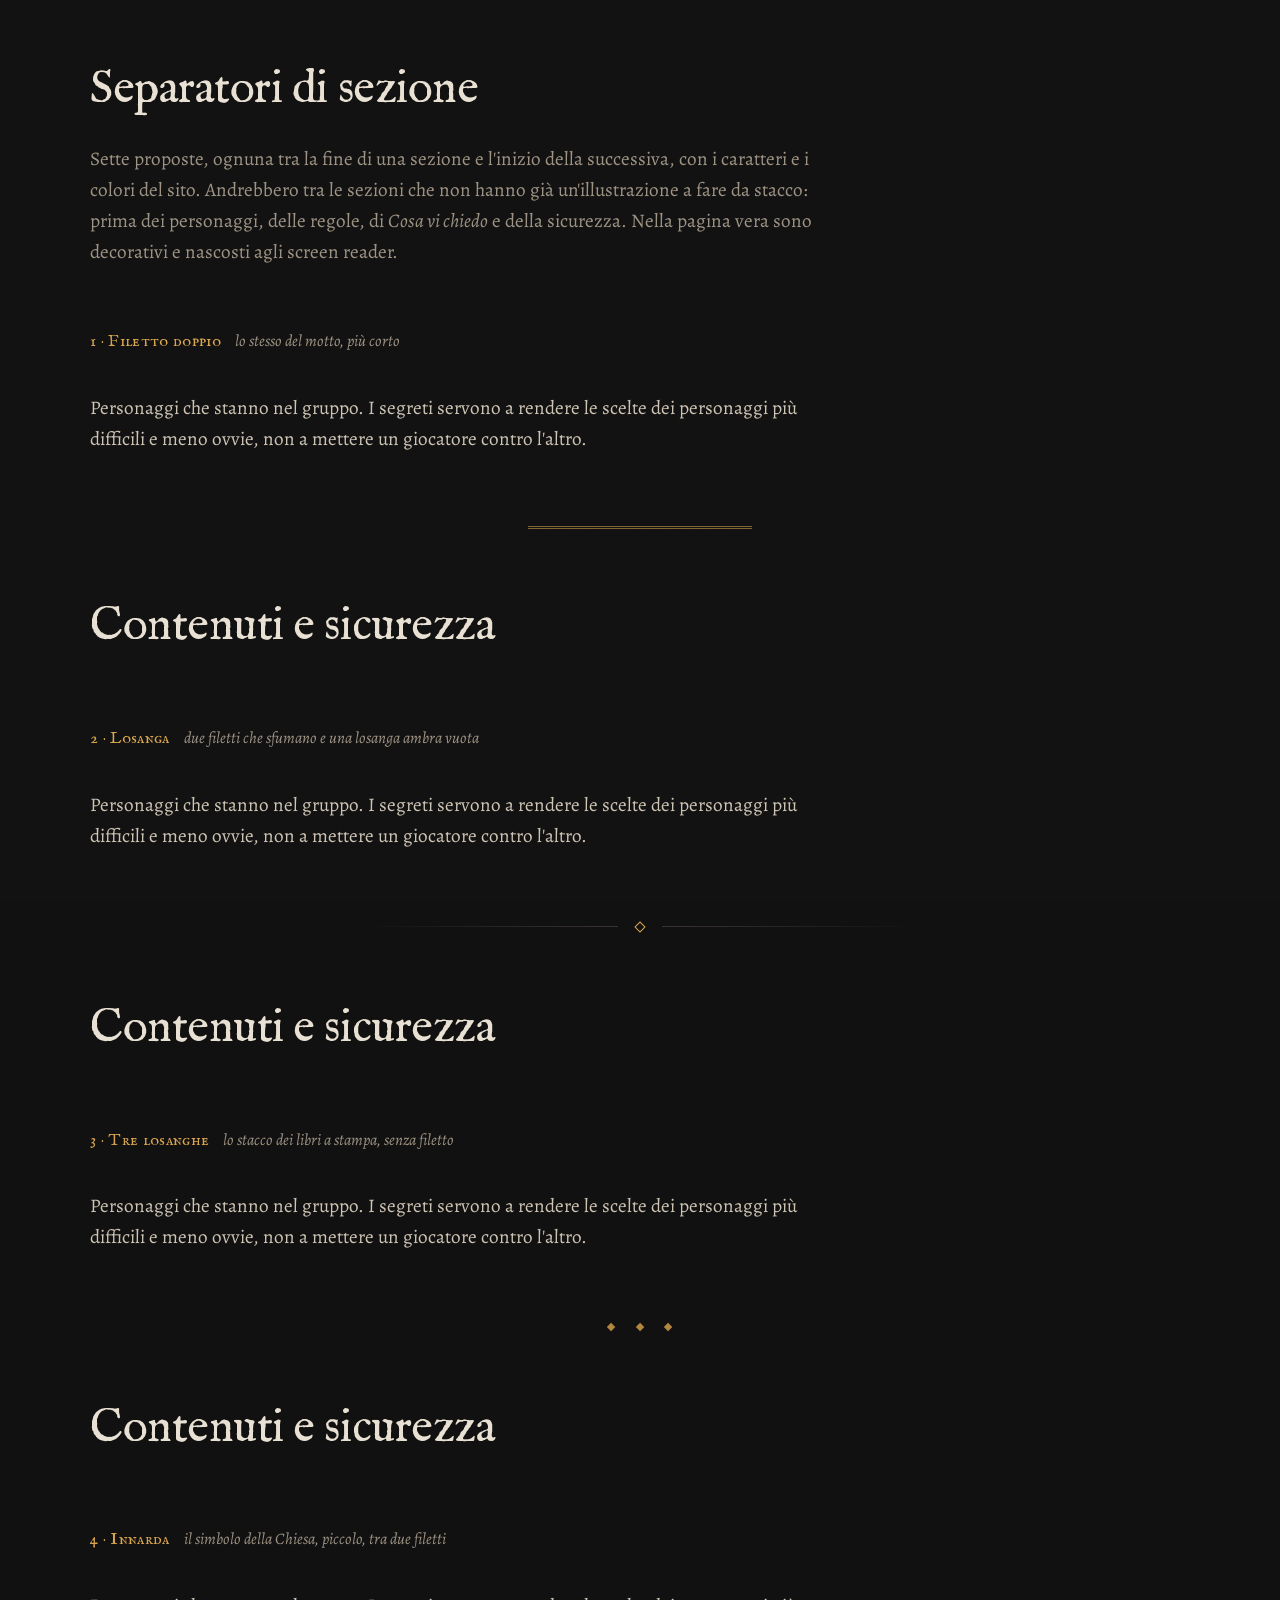
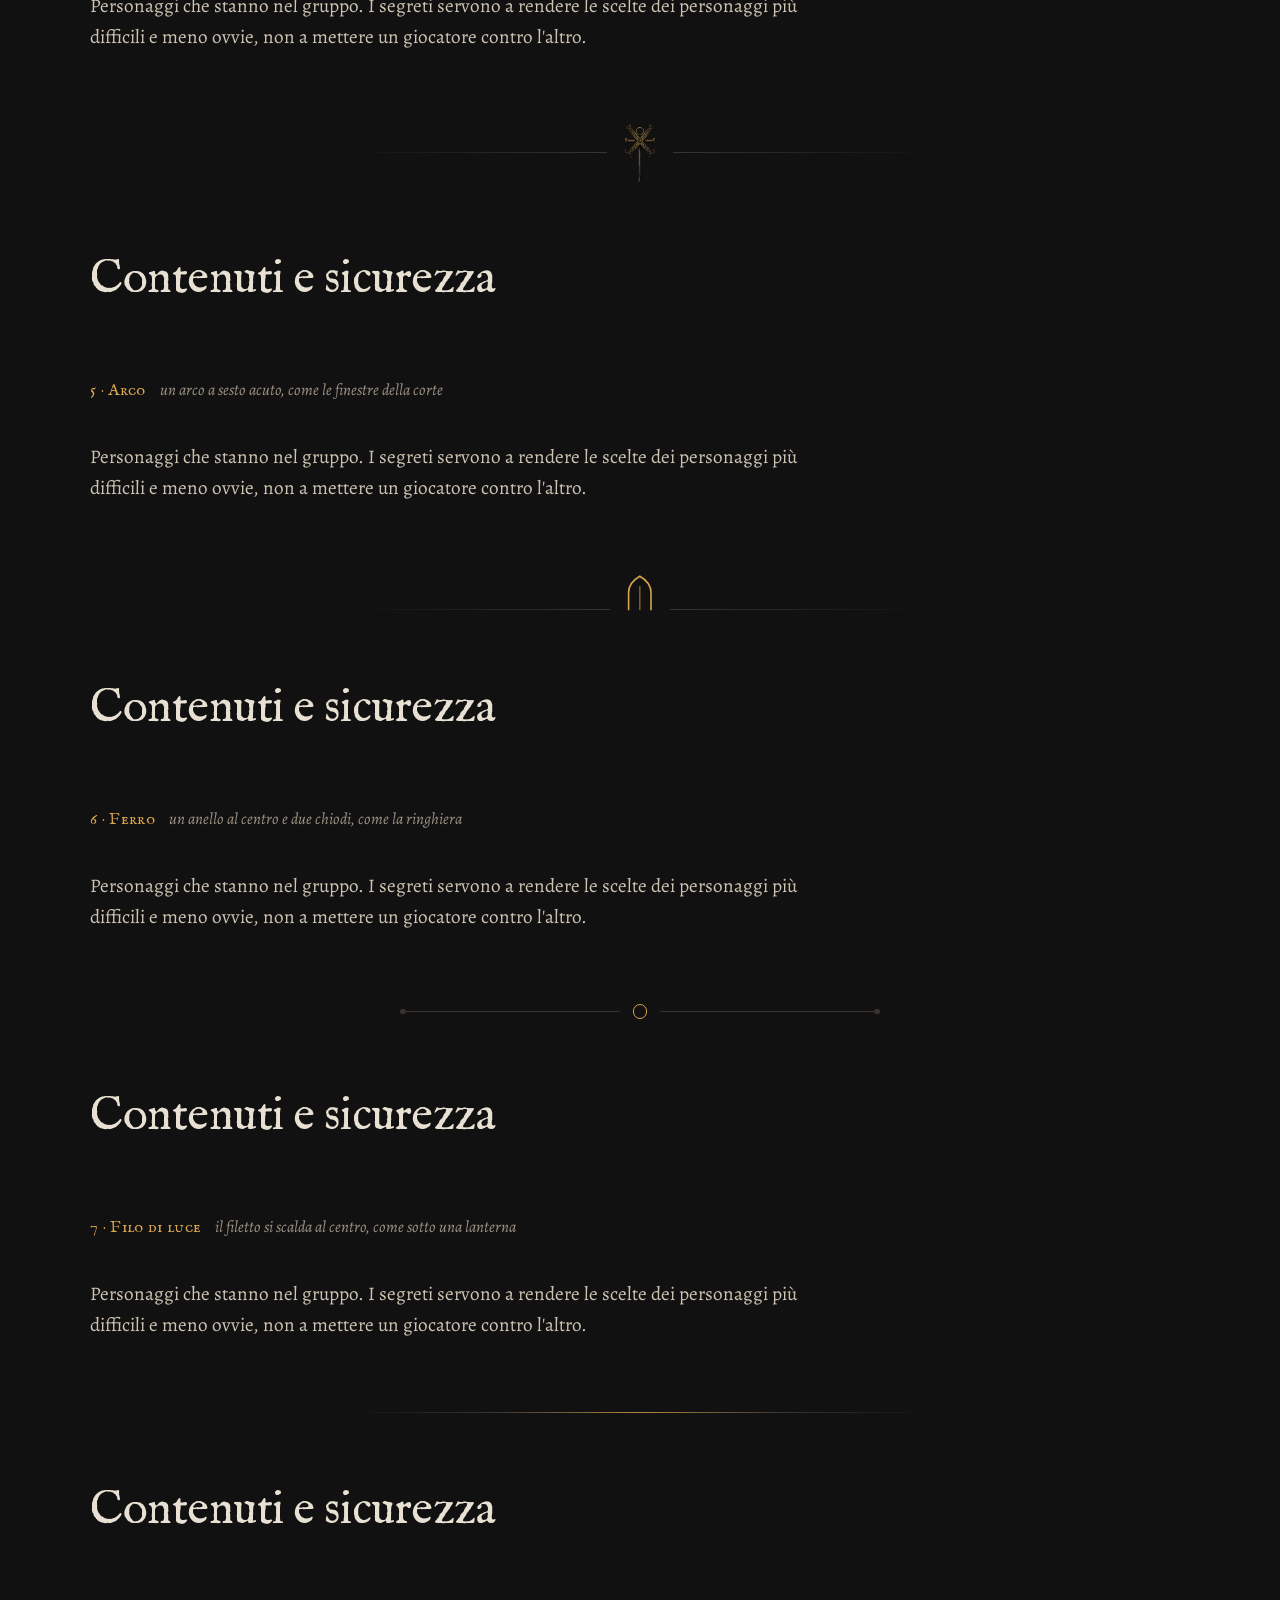
==== separatori.html @ 741341b9 "Pagina di prova con sette separatori di sezione, da togliere dopo la scelta Co-Authored-By: Claude O" ====
<!doctype html>
<html lang="it">
<head>
  <meta charset="utf-8">
  <meta name="viewport" content="width=device-width, initial-scale=1">
  <meta name="robots" content="noindex">
  <title>Separatori · prova</title>
  <link rel="stylesheet" href="assets/style.css">
  <style>
    /* Pagina di prova: sette separatori tra due sezioni vere. Da cancellare dopo la scelta. */
    .prova { padding-block: 3rem 1rem; }
    .prova__nome { font: 400 1.05rem/1 var(--display-sc); color: var(--accent); letter-spacing: .02em; margin-bottom: 2.5rem; }
    .prova__nome span { color: var(--muted); font: italic 400 1rem/1.3 var(--body); letter-spacing: 0; margin-left: .6rem; }
    .finto-fine p { color: var(--text-2); max-width: 46rem; }
    .finto-inizio .h2 { margin-bottom: .25em; }
    .stacco { padding-block: clamp(3rem, 6vw, 4.5rem); }
    .sep { display: flex; align-items: center; justify-content: center; gap: 1.1rem; margin-inline: auto; }

    /* 1. Filetto doppio, come sopra e sotto il motto */
    .sep--doppio { width: min(14rem, 60%); border-top: 3px double rgb(217 165 78 / .55); }

    /* 2. Losanga tra due filetti che sfumano */
    .sep--losanga::before, .sep--losanga::after { content: ""; height: 1px; width: min(16rem, 30vw); }
    .sep--losanga::before { background: linear-gradient(to left, var(--line), transparent); }
    .sep--losanga::after { background: linear-gradient(to right, var(--line), transparent); }
    .sep--losanga i { width: .5rem; height: .5rem; border: 1px solid var(--accent); transform: rotate(45deg); }

    /* 3. Tre losanghe piene, il vecchio stacco di paragrafo */
    .sep--tre { gap: 1.4rem; }
    .sep--tre i { width: .38rem; height: .38rem; background: var(--accent); transform: rotate(45deg); opacity: .8; }

    /* 4. L'Innarda piccola tra due filetti */
    .sep--innarda::before, .sep--innarda::after { content: ""; height: 1px; width: min(16rem, 30vw); }
    .sep--innarda::before { background: linear-gradient(to left, var(--line), transparent); }
    .sep--innarda::after { background: linear-gradient(to right, var(--line), transparent); }
    .sep--innarda img { height: 3.6rem; width: auto; opacity: .85; }

    /* 5. Arco a sesto acuto: la finestra delle case della corte */
    .sep--arco::before, .sep--arco::after { content: ""; height: 1px; width: min(16rem, 30vw); align-self: flex-end; margin-bottom: .05rem; }
    .sep--arco::before { background: linear-gradient(to left, var(--line), transparent); }
    .sep--arco::after { background: linear-gradient(to right, var(--line), transparent); }
    .sep--arco svg { width: 1.6rem; height: 2.2rem; display: block; }

    /* 6. Ferro: un anello al centro, due chiodi alle estremità */
    .sep--ferro { width: min(30rem, 80%); gap: 0; }
    .sep--ferro b { flex: 1; height: 1px; background: var(--line); }
    .sep--ferro i { width: .35rem; height: .35rem; background: var(--line); border-radius: 50%; }
    .sep--ferro u { width: .9rem; height: .9rem; border: 1px solid var(--accent); border-radius: 50%; margin-inline: .8rem; text-decoration: none; }

    /* 7. Filo di luce: il filetto si accende al centro, come sotto una lanterna */
    .sep--luce { width: min(36rem, 85%); height: 1px;
      background: linear-gradient(to right, transparent, var(--line) 25%, rgb(217 165 78 / .8) 50%, var(--line) 75%, transparent); }
  </style>
</head>
<body>
<main class="wrap">
  <section class="prova" style="padding-top:4rem">
    <h1 class="h2">Separatori di sezione</h1>
    <p class="muted" style="max-width:46rem">Sette proposte, ognuna tra la fine di una sezione e l'inizio della successiva, con i caratteri e i colori del sito. Andrebbero tra le sezioni che non hanno già un'illustrazione a fare da stacco: prima dei personaggi, delle regole, di <em>Cosa vi chiedo</em> e della sicurezza. Nella pagina vera sono decorativi e nascosti agli screen reader.</p>
  </section>

  <!-- 1 -->
  <section class="prova">
    <p class="prova__nome">1 · Filetto doppio <span>lo stesso del motto, più corto</span></p>
    <div class="finto-fine"><p>Personaggi che stanno nel gruppo. I segreti servono a rendere le scelte dei personaggi più difficili e meno ovvie, non a mettere un giocatore contro l'altro.</p></div>
    <div class="stacco"><div class="sep sep--doppio" aria-hidden="true"></div></div>
    <div class="finto-inizio"><h2 class="h2">Contenuti e sicurezza</h2></div>
  </section>

  <!-- 2 -->
  <section class="prova">
    <p class="prova__nome">2 · Losanga <span>due filetti che sfumano e una losanga ambra vuota</span></p>
    <div class="finto-fine"><p>Personaggi che stanno nel gruppo. I segreti servono a rendere le scelte dei personaggi più difficili e meno ovvie, non a mettere un giocatore contro l'altro.</p></div>
    <div class="stacco"><div class="sep sep--losanga" aria-hidden="true"><i></i></div></div>
    <div class="finto-inizio"><h2 class="h2">Contenuti e sicurezza</h2></div>
  </section>

  <!-- 3 -->
  <section class="prova">
    <p class="prova__nome">3 · Tre losanghe <span>lo stacco dei libri a stampa, senza filetto</span></p>
    <div class="finto-fine"><p>Personaggi che stanno nel gruppo. I segreti servono a rendere le scelte dei personaggi più difficili e meno ovvie, non a mettere un giocatore contro l'altro.</p></div>
    <div class="stacco"><div class="sep sep--tre" aria-hidden="true"><i></i><i></i><i></i></div></div>
    <div class="finto-inizio"><h2 class="h2">Contenuti e sicurezza</h2></div>
  </section>

  <!-- 4 -->
  <section class="prova">
    <p class="prova__nome">4 · Innarda <span>il simbolo della Chiesa, piccolo, tra due filetti</span></p>
    <div class="finto-fine"><p>Personaggi che stanno nel gruppo. I segreti servono a rendere le scelte dei personaggi più difficili e meno ovvie, non a mettere un giocatore contro l'altro.</p></div>
    <div class="stacco"><div class="sep sep--innarda" aria-hidden="true"><img src="assets/img/innarda.webp" alt="" width="380" height="705"></div></div>
    <div class="finto-inizio"><h2 class="h2">Contenuti e sicurezza</h2></div>
  </section>

  <!-- 5 -->
  <section class="prova">
    <p class="prova__nome">5 · Arco <span>un arco a sesto acuto, come le finestre della corte</span></p>
    <div class="finto-fine"><p>Personaggi che stanno nel gruppo. I segreti servono a rendere le scelte dei personaggi più difficili e meno ovvie, non a mettere un giocatore contro l'altro.</p></div>
    <div class="stacco"><div class="sep sep--arco" aria-hidden="true">
      <svg viewBox="0 0 16 22" fill="none" stroke="#d9a54e" stroke-width="1"><path d="M1 22V11C1 6 5 2.5 8 .8 11 2.5 15 6 15 11v11"/><path d="M8 7v15" stroke-opacity=".5"/></svg>
    </div></div>
    <div class="finto-inizio"><h2 class="h2">Contenuti e sicurezza</h2></div>
  </section>

  <!-- 6 -->
  <section class="prova">
    <p class="prova__nome">6 · Ferro <span>un anello al centro e due chiodi, come la ringhiera</span></p>
    <div class="finto-fine"><p>Personaggi che stanno nel gruppo. I segreti servono a rendere le scelte dei personaggi più difficili e meno ovvie, non a mettere un giocatore contro l'altro.</p></div>
    <div class="stacco"><div class="sep sep--ferro" aria-hidden="true"><i></i><b></b><u></u><b></b><i></i></div></div>
    <div class="finto-inizio"><h2 class="h2">Contenuti e sicurezza</h2></div>
  </section>

  <!-- 7 -->
  <section class="prova" style="padding-bottom:6rem">
    <p class="prova__nome">7 · Filo di luce <span>il filetto si scalda al centro, come sotto una lanterna</span></p>
    <div class="finto-fine"><p>Personaggi che stanno nel gruppo. I segreti servono a rendere le scelte dei personaggi più difficili e meno ovvie, non a mettere un giocatore contro l'altro.</p></div>
    <div class="stacco"><div class="sep sep--luce" aria-hidden="true"></div></div>
    <div class="finto-inizio"><h2 class="h2">Contenuti e sicurezza</h2></div>
  </section>
</main>
</body>
</html>
---- assets/style.css ----
/* Cenere e Tiglio · Player Primer
   Notte gotica: neutri freddi come le illustrazioni, un solo accento (la luce della lanterna).
   Tema scuro fisso per scelta del master. Spigoli vivi ovunque (radius 0). */

@font-face { font-family: "Fell"; src: url("fonts/im-fell-english-latin-400-normal.woff2") format("woff2"); font-style: normal; font-display: swap; }
@font-face { font-family: "Fell"; src: url("fonts/im-fell-english-latin-400-italic.woff2") format("woff2"); font-style: italic; font-display: swap; }
@font-face { font-family: "Fell SC"; src: url("fonts/im-fell-english-sc-latin-400-normal.woff2") format("woff2"); font-display: swap; }
@font-face { font-family: "Alegreya"; src: url("fonts/alegreya-latin-400-normal.woff2") format("woff2"); font-weight: 400; font-style: normal; font-display: swap; }
@font-face { font-family: "Alegreya"; src: url("fonts/alegreya-latin-400-italic.woff2") format("woff2"); font-weight: 400; font-style: italic; font-display: swap; }
@font-face { font-family: "Alegreya"; src: url("fonts/alegreya-latin-700-normal.woff2") format("woff2"); font-weight: 700; font-style: normal; font-display: swap; }

:root {
  color-scheme: dark;
  --bg: #121111;
  --bg-2: #1a1817;
  --surface: #1f1c1b;
  --line: #3a3431;
  --text: #e8e1d3;
  --text-2: #cdc4b4;
  --muted: #9c9283;
  --accent: #d9a54e;          /* luce di lanterna */
  --accent-soft: rgb(217 165 78 / .14);
  --display: "Fell", "IM Fell English", Georgia, serif;
  --display-sc: "Fell SC", "IM Fell English SC", Georgia, serif;
  --body: "Alegreya", Georgia, serif;
  --wrap: 1180px;
  --gutter: clamp(1rem, 4vw, 2.5rem);
  --ease: cubic-bezier(.16, 1, .3, 1);
  /* Livelli: 1 contenuto sopra gli sfondi, 20 barra di navigazione, 30 grana */
}

*, *::before, *::after { box-sizing: border-box; }
html { scroll-behavior: smooth; scroll-padding-top: 4.5rem; -webkit-text-size-adjust: 100%; }
body {
  margin: 0;
  background: var(--bg);
  color: var(--text);
  font: 400 1.2rem/1.62 var(--body);
  font-variant-numeric: oldstyle-nums;  /* non in font-feature-settings: lì non si potrebbe sovrascrivere */
  text-rendering: optimizeLegibility;
  -webkit-font-smoothing: antialiased;
  overflow-x: hidden;
}
/* Grana leggera, fissa e non interattiva */
body::after {
  content: "";
  position: fixed; inset: 0; z-index: 30; pointer-events: none;
  opacity: .07; mix-blend-mode: overlay;
  background-image: url("data:image/svg+xml,%3Csvg xmlns='http://www.w3.org/2000/svg' width='160' height='160'%3E%3Cfilter id='n'%3E%3CfeTurbulence type='fractalNoise' baseFrequency='.9' numOctaves='2' stitchTiles='stitch'/%3E%3C/filter%3E%3Crect width='100%25' height='100%25' filter='url(%23n)'/%3E%3C/svg%3E");
}

img { max-width: 100%; display: block; }
a { color: inherit; }
strong { font-weight: 700; color: #f1ede4; }
p { margin: 0 0 1em; }
p:last-child { margin-bottom: 0; }

.wrap { width: 100%; max-width: var(--wrap); margin-inline: auto; padding-inline: var(--gutter); }
.muted { color: var(--muted); }
.sr-only { position: absolute; width: 1px; height: 1px; overflow: hidden; clip: rect(0 0 0 0); white-space: nowrap; }

.h2 {
  font: 400 clamp(1.95rem, 1.4rem + 2.1vw, 2.9rem)/1.1 var(--display);
  letter-spacing: -.01em;
  margin: 0 0 .6em;
  color: var(--text);
}
h3 { font: 400 1.5rem/1.15 var(--display); margin: 0 0 .45em; }
/* A capo: titoli bilanciati, paragrafi senza una parola sola sull'ultima riga */
h1, h2, h3, .sheet__intro, .premise__dread, .motto__text { text-wrap: balance; }
p, li, dd { text-wrap: pretty; }

:focus-visible { outline: 2px solid var(--accent); outline-offset: 3px; }

/* Navigazione */
.nav {
  position: fixed; inset: 0 0 auto; z-index: 20;
  height: 3.75rem;
  display: flex; align-items: center; justify-content: space-between; gap: 1.5rem;
  padding-inline: var(--gutter);
  background: rgb(18 17 17 / .0);
  border-bottom: 1px solid transparent;
  transition: background .5s var(--ease), border-color .5s var(--ease), transform .5s var(--ease);
  transform: translateY(-100%);
}
.nav.is-on { background: rgb(18 17 17 / .9); border-color: var(--line); transform: none; backdrop-filter: blur(8px); -webkit-backdrop-filter: blur(8px); }
.nav__brand { font: 400 1.35rem/1 var(--display); text-decoration: none; color: var(--text); white-space: nowrap; }
.nav__links { display: flex; gap: clamp(1rem, 2vw, 1.75rem); list-style: none; margin: 0; padding: 0; }
.nav__links a { text-decoration: none; color: var(--text-2); font-size: 1rem; transition: color .25s; white-space: nowrap; }
.nav__links a:hover { color: var(--accent); }
/* Al telefono il titolo lascia il posto alle sezioni, in una riga che scorre di lato */
@media (max-width: 767px) {
  .nav__brand { display: none; }
  .nav { padding-inline: 0; }
  .nav__links {
    width: 100%; overflow-x: auto; scrollbar-width: none;
    padding-inline: var(--gutter); gap: 1.4rem;
    -webkit-mask-image: linear-gradient(to right, #000 85%, transparent);
            mask-image: linear-gradient(to right, #000 85%, transparent);
  }
  .nav__links::-webkit-scrollbar { display: none; }
  .nav__links a { display: block; padding-block: .9rem; }
}

/* Apertura */
.hero {
  position: relative;
  min-height: 100dvh;
  display: grid; align-items: end;
  overflow: hidden;
  isolation: isolate;
}
.hero__bg, .hero__bg img { position: absolute; inset: 0; width: 100%; height: 100%; }
.hero__bg img { object-fit: cover; object-position: 50% 40%; }
.hero::after {
  content: ""; position: absolute; inset: 0; z-index: 0;
  background:
    linear-gradient(to top, var(--bg) 0%, rgb(18 17 17 / .82) 22%, rgb(18 17 17 / .18) 55%, rgb(18 17 17 / .35) 100%),
    linear-gradient(to right, rgb(18 17 17 / .6), transparent 60%);
}
.hero__glow {
  position: absolute; inset: 0; z-index: 0; pointer-events: none;
  background:
    radial-gradient(28vmax 22vmax at 24% 43%, rgb(240 170 70 / .16), transparent 70%),
    radial-gradient(28vmax 22vmax at 79% 43%, rgb(240 170 70 / .14), transparent 70%);
  mix-blend-mode: screen;
}
.hero__fog {
  position: absolute; left: -20%; right: -20%; bottom: 8%; height: 45%; z-index: 0; pointer-events: none;
  background:
    radial-gradient(40% 50% at 20% 60%, rgb(170 180 195 / .10), transparent 70%),
    radial-gradient(35% 45% at 60% 70%, rgb(170 180 195 / .08), transparent 70%),
    radial-gradient(30% 40% at 90% 55%, rgb(170 180 195 / .07), transparent 70%);
  filter: blur(14px);
}
.hero__content {
  position: relative; z-index: 1;
  width: 100%; max-width: var(--wrap); margin-inline: auto;
  padding: 6rem var(--gutter) clamp(3.5rem, 9vh, 6rem);
}
.hero__title {
  font: 400 clamp(3.1rem, 1.8rem + 6.4vw, 6.6rem)/1 var(--display);
  letter-spacing: -.012em;
  margin: 0 0 .15em;
  padding-bottom: .08em;
  text-shadow: 0 2px 30px rgb(0 0 0 / .6);
}
.hero__sub { font: 400 clamp(1.3rem, 1.1rem + .8vw, 1.75rem)/1.3 var(--body); color: var(--text-2); margin: 0; }
/* In verticale l'apertura più bassa e spostata a sinistra: restano la lanterna, il ballatoio e il tronco */
@media (max-width: 700px) and (orientation: portrait) {
  .hero { min-height: 78svh; }
  .hero__bg img { object-position: 27% 40%; }
  .hero__glow { background: radial-gradient(40vmax 30vmax at 16% 43%, rgb(240 170 70 / .16), transparent 70%); }
}

/* Presentazione e ordine di servizio */
.intro {
  display: grid; gap: clamp(2.5rem, 5vw, 5rem);
  grid-template-columns: minmax(0, 1.25fr) minmax(0, 1fr);
  align-items: center;
  padding-block: clamp(3.5rem, 7vw, 6rem);
}
.intro__text { max-width: 62ch; padding-top: .5rem; }
.lede { font-size: clamp(1.3rem, 1.15rem + .55vw, 1.6rem); line-height: 1.5; color: var(--text); }
.intro__text p:not(.lede) { color: var(--text-2); }
.orders {
  background: var(--bg-2);
  border: 1px solid var(--line);
  padding: clamp(1.5rem, 3vw, 2.25rem);
}
.orders__list { margin: 0; display: grid; gap: .85rem; }
.orders__list div { display: grid; grid-template-columns: 7.5rem 1fr; gap: 1rem; align-items: baseline; }
.orders__list dt { font-family: var(--display-sc); letter-spacing: .02em; color: var(--accent); font-size: 1.08rem; }
.orders__list dd { margin: 0; font-size: 1.08rem; line-height: 1.45; }
/* Nei dati le cifre maiuscole: con quelle da testo "3 o 4" si legge "3 0 4" */
.orders__list dd, .sk__stats, .sk__vitals { font-variant-numeric: lining-nums tabular-nums; }
.sk__body { font-variant-numeric: lining-nums; }
@media (max-width: 860px) {
  .intro { grid-template-columns: 1fr; }
}
@media (max-width: 420px) {
  .orders__list div { grid-template-columns: 1fr; gap: .1rem; }
}

/* Premessa, a tutta larghezza sul vicolo */
.premise {
  position: relative; isolation: isolate; overflow: hidden;
  min-height: min(92vh, 52rem);
  display: grid; align-items: center;
  padding-block: clamp(5rem, 12vw, 9rem);
}
.premise__bg { position: absolute; inset: 0; width: 100%; height: 100%; object-fit: cover; object-position: 60% 50%; z-index: -2; }
.premise::before {
  content: ""; position: absolute; inset: 0; z-index: -1;
  background:
    linear-gradient(to bottom, var(--bg) 0%, transparent 18%, transparent 82%, var(--bg) 100%),
    linear-gradient(to right, rgb(18 17 17 / .94) 0%, rgb(18 17 17 / .82) 45%, rgb(18 17 17 / .25) 100%);
}
.premise__inner > * { max-width: 40rem; }
.premise__lead { font-size: clamp(1.25rem, 1.1rem + .5vw, 1.5rem); line-height: 1.55; }
.premise__dread {
  font: italic 400 clamp(1.45rem, 1.2rem + .9vw, 1.95rem)/1.35 var(--display);
  color: #f0e6d2;
  margin-top: 2rem;
}
@media (max-width: 767px) {
  .premise::before { background: linear-gradient(to bottom, var(--bg) 0%, rgb(18 17 17 / .78) 20%, rgb(18 17 17 / .86) 80%, var(--bg) 100%); }
}

/* Cosa sa una recluta: griglia a sette celle */
.lore { padding-block: clamp(4.5rem, 9vw, 7.5rem); }
.lore__grid {
  display: grid; gap: 1px;
  background: var(--line);
  border: 1px solid var(--line);
  grid-template-columns: repeat(3, minmax(0, 1fr));
  grid-template-areas:
    "lu pi mi"
    "in ch mi"
    "re ch sc";
}
.lore__cell { background: var(--bg); padding: clamp(1.5rem, 2.6vw, 2.25rem); position: relative; }
.lore__cell p { color: var(--text-2); font-size: 1.1rem; max-width: 40rem; }
.lore__cell--lu { grid-area: lu; }
.lore__cell--pi { grid-area: pi; }
.lore__cell--in { grid-area: in; }
.lore__cell--re { grid-area: re; }
.lore__cell--sc { grid-area: sc; }
.lore__cell--mi {
  grid-area: mi;
  display: flex; flex-direction: column; justify-content: flex-end;
  background: radial-gradient(90% 60% at 50% 30%, #2a231e 0%, var(--bg) 75%);
  overflow: hidden; min-height: 34rem;
}
.lore__ogden {
  position: absolute; top: 1.5rem; left: 50%; transform: translateX(-50%);
  width: 72%; max-width: 19rem; height: auto;
  -webkit-mask-image: linear-gradient(to bottom, #000 38%, transparent 72%);
          mask-image: linear-gradient(to bottom, #000 38%, transparent 72%);
}
.lore__mi-text { position: relative; }
.lore__cell--mi h3 { font-size: 1.85rem; }
.lore__cell--ch {
  grid-area: ch;
  display: flex; flex-direction: column; justify-content: flex-end;
  background: linear-gradient(to bottom, var(--bg-2), var(--bg));
  overflow: hidden; min-height: 26rem;
}
.lore__symbol {
  position: absolute; top: 2.5rem; left: 50%; transform: translateX(-50%);
  width: 13.5rem; height: auto; opacity: .9;
}
/* La sfumatura sta sopra l'Innarda e sotto il testo: il simbolo sparisce dietro le parole */
.lore__cell--ch h3, .lore__cell--ch p { position: relative; z-index: 2; }
.lore__cell--ch::before {
  content: ""; position: absolute; z-index: 1; inset: auto 0 0; height: 65%;
  background: linear-gradient(to top, rgb(18 17 17 / .92) 30%, transparent);
}
/* Tre colonne solo da 1200 px: sotto, le celle scendevano a 25 caratteri per riga */
@media (max-width: 1200px) {
  .lore__grid {
    grid-template-columns: repeat(2, minmax(0, 1fr));
    grid-template-areas: "mi lu" "mi pi" "ch in" "ch re" "sc sc";
  }
}
@media (max-width: 640px) {
  .lore__grid { grid-template-columns: 1fr; grid-template-areas: "lu" "pi" "mi" "in" "ch" "re" "sc"; }
  .lore__cell--mi { min-height: 30rem; }
  .lore__cell--ch { min-height: 24rem; }
}

/* Personaggi */
.cast {
  padding-block: clamp(3.5rem, 7vw, 6rem);
  background: linear-gradient(to bottom, var(--bg), var(--bg-2) 20%, var(--bg-2) 80%, var(--bg));
}
.cast__head { margin-bottom: 2rem; }
.cast__head p { font-size: 1.15rem; max-width: 46rem; }
/* A schermo largo i testi lunghi vanno su due colonne col filetto, come le regole: tutta la larghezza, righe leggibili */
.duo { --gap: clamp(2.5rem, 5vw, 4.5rem); }
@media (min-width: 961px) {
  .duo { display: grid; grid-template-columns: minmax(0, 1fr) minmax(0, 1fr); column-gap: var(--gap); align-items: start; }
  .duo > .h2 { grid-column: 1 / -1; }
  .duo > .duo__right { grid-column: 2; grid-row: 2 / span 9; position: relative; }
  .duo > .duo__right::before { content: ""; position: absolute; top: 0; bottom: 0; left: calc(var(--gap) / -2); border-left: 1px solid var(--line); }
  .duo > p { max-width: none; }
}
.cast__custom { color: var(--text-2); }
.cast__custom a { color: var(--accent); text-underline-offset: .2em; text-decoration-thickness: 1px; }
.cast__custom a:hover { color: var(--text); }

.inline-filter {
  appearance: none; background: none; border: 0; margin: 0; padding: 0 0 .05em; cursor: pointer;
  font: inherit; color: var(--text);
  border-bottom: 1px dashed var(--accent);
}
.inline-filter:hover { color: var(--accent); }
.inline-filter[aria-pressed="true"] { color: var(--accent); border-bottom: 2px solid var(--accent); }

/* Flex e non grid: l'ultima riga incompleta resta centrata, anche dopo il filtro */
.cast__grid {
  --cols: 4; --gap: 1.25rem;
  list-style: none; margin: 0 0 clamp(4rem, 8vw, 6rem); padding: 0;
  display: flex; flex-wrap: wrap; justify-content: center; gap: var(--gap);
}
@media (max-width: 1000px) { .cast__grid { --cols: 3; } }
@media (max-width: 700px)  { .cast__grid { --cols: 2; --gap: .75rem; } }.pc {
  flex: 0 0 calc((100% - (var(--cols) - 1) * var(--gap)) / var(--cols));
  min-width: 0;
  position: relative;
  display: flex; flex-direction: column;
  background: var(--bg);
  border: 1px solid var(--line);
  transition: border-color .35s var(--ease), transform .35s var(--ease);
}
.pc[hidden] { display: none; }
.pc.is-entering { animation: pc-in .5s var(--ease) both; }
@keyframes pc-in { from { opacity: 0; transform: translateY(10px); } }
.pc__art {
  position: relative; aspect-ratio: 4 / 5; overflow: hidden;
  background: radial-gradient(70% 60% at 50% 45%, #27211d 0%, #141211 80%);
  display: flex; align-items: flex-end; justify-content: center;
  padding: 1rem 1rem 0;
}
.pc__art::after {
  content: ""; position: absolute; inset: auto 0 0; height: 30%;
  background: linear-gradient(to top, var(--bg), transparent);
}
.pc__art img {
  height: 100%; width: auto; max-width: 100%; object-fit: contain; object-position: bottom;
  filter: brightness(.82) saturate(.9);
  transition: filter .5s var(--ease), transform .6s var(--ease);
}
.pc__body { padding: .25rem 1.25rem 1.4rem; }
.pc__class { font-family: var(--display-sc); letter-spacing: .02em; color: var(--accent); font-size: 1rem; margin-bottom: .2rem; }
.pc__name { font-size: 1.55rem; margin-bottom: .4rem; }
.pc__open {
  appearance: none; background: none; border: 0; padding: 0; margin: 0;
  font: inherit; color: inherit; text-align: left; cursor: pointer;
}
.pc__open::after { content: ""; position: absolute; inset: 0; z-index: 1; }  /* tutta la carta apre la scheda */
.pc__open:focus-visible { outline: none; }
.pc:has(.pc__open:focus-visible) { outline: 2px solid var(--accent); outline-offset: 3px; }
.pc__body p:last-child { color: var(--text-2); font-size: 1.05rem; line-height: 1.45; }
/* Al telefono la carta mostra il busto: quattordici figure intere erano cinque schermate */
@media (max-width: 560px) {
  .pc__art { padding: .6rem .6rem 0; aspect-ratio: 1 / 1; }
  .pc__art img { width: 100%; height: 100%; object-fit: cover; object-position: 50% 4%; }
  .pc__body { padding: .1rem .8rem 1rem; }
  .pc__class { font-size: .9rem; }
  .pc__name { font-size: 1.2rem; }
  .pc__body p:last-child { font-size: .95rem; }
}
/* Telefoni stretti: una carta per riga, busto a sinistra e testo a destra, così i nomi non si spezzano */
@media (max-width: 374px) {
  .cast__grid { --cols: 1; }
  .pc { flex-direction: row; align-items: center; }
  .pc__art { flex: 0 0 38%; align-self: stretch; aspect-ratio: auto; min-height: 8.5rem; }
  .pc__art::after { display: none; }
  .pc__body { padding: .8rem .9rem; }
}
@media (hover: hover) {
  .pc:hover { border-color: rgb(217 165 78 / .45); }
  .pc:hover .pc__art img { filter: brightness(1.02) saturate(1); }
}

/* La pattuglia schierata: solo con il mouse, perché si legge passandoci sopra. Al tocco restano le carte. */
.rank-wrap, .muster__caption { display: none; }
@media (min-width: 761px) and (hover: hover) and (pointer: fine) {
  .cast__grid { display: none; }
  .rank-wrap {
    --h: clamp(13rem, 23vw, 23rem);
    display: block; position: relative;
    margin: 1rem auto 0;
    border-bottom: 1px solid var(--line);
  }
  .rank { display: flex; justify-content: center; align-items: flex-end; list-style: none; margin: 0; padding: 0; pointer-events: none; }
  .rank li { margin-inline: calc(var(--h) * -.075); }
  .rank--front { position: relative; z-index: 1; margin-top: calc(var(--h) * -.6); }
  .fig { position: relative; display: block; appearance: none; background: none; border: 0; padding: 0; margin: 0; pointer-events: none; }
  .fig img { width: auto; height: var(--h); max-width: none; filter: brightness(.7) saturate(.85); transition: filter .2s ease-out; }
  .rank--rear .fig img { height: calc(var(--h) * .82); filter: brightness(.45) saturate(.7); }
  .fig:focus-visible { z-index: 3; outline-offset: -2px; }
  .rank-wrap.is-lit { cursor: pointer; }
  .rank-wrap.is-lit .fig img,
  .rank-wrap:has(.fig:focus-visible) .fig img { filter: brightness(.25) saturate(.55); }
  .rank-wrap[data-filtro="immediati"] .fig:not([data-gruppo="immediati"]) img,
  .rank-wrap[data-filtro="meccaniche"] .fig:not([data-gruppo="meccaniche"]) img { filter: brightness(.16) saturate(.4); }
  .rank-wrap[data-filtro="immediati"] .fig[data-gruppo="immediati"] img,
  .rank-wrap[data-filtro="meccaniche"] .fig[data-gruppo="meccaniche"] img { filter: brightness(.95); }
  .rank-wrap .fig.lit img, .rank-wrap .fig:focus-visible img { filter: none; }
  .fig__cap { position: absolute; width: 1px; height: 1px; overflow: hidden; clip: rect(0 0 0 0); white-space: nowrap; }
  .muster__caption { display: block; min-height: 6.2rem; margin: 1.2rem auto clamp(3rem, 6vw, 4.5rem); max-width: 40rem; text-align: center; }
  .muster__caption .fig__name { display: block; font: 400 1.75rem/1.1 var(--display); }
  .muster__caption .fig__class { display: block; margin-top: .25rem; font: 400 1.05rem/1.3 var(--display-sc); color: var(--accent); }
  .muster__caption .fig__line { display: block; margin-top: .35rem; font-style: italic; color: var(--text-2); }
}
@media (prefers-reduced-motion: reduce) { .fig img { transition: none; } }

/* Cosa c'è nella scheda */
.sheet {
  display: grid; gap: clamp(1.5rem, 4vw, 4rem);
  grid-template-columns: minmax(0, 1fr) minmax(0, 1.6fr);
  border-top: 1px solid var(--line);
  padding-top: clamp(2.5rem, 5vw, 3.5rem);
}
.sheet__intro { font: 400 clamp(1.4rem, .9rem + 1.1vw, 2rem)/1.3 var(--display); color: var(--text); align-self: center; margin: 0; }
.sheet__list p { color: var(--text-2); margin-bottom: 1.1em; }
.sheet__list p:last-child { margin-bottom: 0; }
.sheet__list b, .asks__list strong { font: 400 1.1em/1 var(--display-sc); color: var(--accent); letter-spacing: .01em; }
@media (max-width: 860px) { .sheet { grid-template-columns: 1fr; } }

/* Regole */
.rules { padding-block: clamp(2rem, 4vw, 3rem) clamp(2.5rem, 5vw, 4rem); }
.rules__head { margin-bottom: 2.5rem; }
.rules__head .h2 { margin-bottom: .25em; }
.rules__cols { column-count: 2; column-gap: clamp(2.5rem, 5vw, 4.5rem); column-rule: 1px solid var(--line); }
.rule { break-inside: avoid; margin-bottom: 2rem; }
.rule h3 { font-size: 1.6rem; }
.rule p { color: var(--text-2); }
@media (max-width: 860px) { .rules__cols { column-count: 1; max-width: 40rem; } }

/* Cosa vi chiedo: a schermo largo su due colonne col filetto, come le regole */
.asks { padding-block: clamp(2.5rem, 5vw, 4rem) clamp(3.5rem, 7vw, 6rem); }
.asks__list { list-style: none; margin: 0; padding: 0; max-width: 46rem; }
.asks__list li { color: var(--text-2); margin-bottom: 1.25rem; break-inside: avoid; }
@media (min-width: 961px) {
  .asks__list { max-width: none; column-count: 2; column-gap: clamp(2.5rem, 5vw, 4.5rem); column-rule: 1px solid var(--line); }
}

/* Contenuti e sicurezza: sullo stesso filo sinistro del resto */
.safety { padding-block: 0 clamp(4rem, 8vw, 6.5rem); }
.safety__inner { max-width: 46rem; }
@media (min-width: 961px) { .safety__inner.duo { max-width: none; } }
.safety__inner p { color: var(--text-2); }

/* Motto: l'immagine sfuma da sé, senza filetto */
.motto { position: relative; isolation: isolate; overflow: hidden; text-align: center; padding-block: clamp(6rem, 14vw, 10rem); }
.motto__bg {
  position: absolute; inset: 0; z-index: -1; width: 100%; height: 100%;
  object-fit: cover; object-position: 50% 45%;
  filter: brightness(.32) saturate(.85);
  -webkit-mask-image: linear-gradient(to bottom, transparent, #000 22%, #000 78%, transparent);
          mask-image: linear-gradient(to bottom, transparent, #000 22%, #000 78%, transparent);
}
.motto__lead { color: var(--text-2); font-style: italic; margin-bottom: 1.25rem; }
.motto__text {
  display: inline-block;
  margin: 0;
  padding: 1.6rem .4rem 1.4rem;
  border-block: 3px double rgb(217 165 78 / .55);
  font: 400 clamp(1.9rem, 1rem + 3.6vw, 3.4rem)/1.2 var(--display-sc);
  letter-spacing: .05em;
  color: #f2e9d6;
}
.motto__cta {
  display: inline-block; margin-top: 2.25rem; padding: .6rem 0;
  font: 400 1.15rem/1 var(--display-sc); letter-spacing: .02em;
  color: var(--accent); text-decoration: none;
  border-bottom: 1px solid rgb(217 165 78 / .45);
  transition: color .25s, border-color .25s;
}
.motto__cta:hover { color: var(--text); border-color: var(--text-2); }


/* Movimento: solo se l'utente non ha chiesto di ridurlo */
@media (prefers-reduced-motion: no-preference) {
  .js .lantern { opacity: 0; transition: opacity 1.8s ease-out; }
  .js .lantern.is-visible { opacity: 1; }

  .hero__content > * { animation: rise 1.4s var(--ease) both; }
  .hero__content > :nth-child(2) { animation-delay: .15s; }
  .hero__content > :nth-child(3) { animation-delay: .35s; }
  .hero__bg img { animation: settle 3.5s var(--ease) both; }
  .hero__glow { animation: flicker 7s steps(1, end) infinite, glow-in 2.5s ease-out both; }
  .hero__fog { animation: drift 48s ease-in-out infinite alternate; }
}
@keyframes rise { from { opacity: 0; transform: translateY(16px); } }
@keyframes settle { from { transform: scale(1.06); filter: brightness(.55); } }
@keyframes glow-in { from { opacity: 0; } }
@keyframes flicker {
  0%, 100% { opacity: 1; }
  8% { opacity: .82; } 9% { opacity: 1; }
  41% { opacity: .9; } 43% { opacity: .75; } 44% { opacity: 1; }
  72% { opacity: .88; } 73% { opacity: 1; }
}
@keyframes drift { from { transform: translateX(-4%); } to { transform: translateX(4%); } }

@media (prefers-reduced-motion: reduce) {
  html { scroll-behavior: auto; }
  .pc.is-entering { animation: none; }
}

/* Voci introdotte in maiuscoletto, dentro la scheda */
.sk__body b { font: 400 1.08em/1 var(--display-sc); color: var(--accent); letter-spacing: .01em; }
/* Scheda del personaggio */
html.has-modal { overflow: hidden; }
.sk {
  padding: 0; border: 1px solid var(--line);
  background: var(--bg); color: var(--text);
  width: min(1100px, calc(100vw - 2rem)); height: min(860px, calc(100dvh - 2rem));
  max-width: none; max-height: none; overflow: hidden;
}
.sk::backdrop { background: rgb(8 7 7 / .86); }
.sk__frame { position: relative; display: grid; grid-template-columns: minmax(0, 32%) minmax(0, 1fr); grid-template-rows: minmax(0, 1fr); height: 100%; }
.sk__art { position: relative; border-right: 1px solid var(--line); display: flex; align-items: center; justify-content: center; padding: 4.5rem 1.5rem 2rem; }
.sk__art img { width: 100%; height: 100%; object-fit: contain; object-position: center; }
.sk__body { overflow-y: auto; overscroll-behavior: contain; padding: 3.4rem clamp(1.25rem, 3.5vw, 3rem) 3rem; outline: none; font-size: 1.1rem; }
.sk, .sk__body, .sk__frame { scrollbar-width: thin; scrollbar-color: var(--line) transparent; }
/* Precedente e successivo sopra il ritratto, chiudi nell'angolo in alto a destra, dove lo si cerca */
.sk__nav { position: absolute; top: .6rem; left: 0; right: 0; z-index: 2; display: flex; justify-content: space-between; pointer-events: none; }
.sk__step { width: 32%; display: flex; justify-content: center; gap: 1.4rem; }
.sk__nav button {
  appearance: none; background: none; border: 0; padding: .55rem 0; min-height: 44px; cursor: pointer;
  font: 400 1.05rem/1 var(--display-sc); color: var(--text-2); pointer-events: auto;
}
.sk__nav button:hover { color: var(--accent); }
.sk__nav .sk__close { margin-right: clamp(1.25rem, 3.5vw, 3rem); padding-inline: .5rem; background: var(--bg); }

.sk__class { margin: 0 0 .2rem; font: 400 1.1rem/1.3 var(--display-sc); color: var(--accent); }
.sk__name { margin: 0 0 .9rem; font: 400 clamp(2.2rem, 1.6rem + 2vw, 3.1rem)/1 var(--display); }
.sk__intro { color: var(--text-2); }

.sk__stats, .sk__vitals { width: 100%; border-collapse: collapse; margin: 1.6rem 0 0; text-align: center; table-layout: fixed; }
.sk__stats th, .sk__vitals th { font: 400 1rem/1.2 var(--display-sc); color: var(--muted); padding: 0 0 .3rem; border-bottom: 1px solid var(--line); }
.sk__stats td { padding: .35rem 0 0; }
/* I numeri in Alegreya: IM Fell ha solo cifre da testo, e "+1" vi sembra "+I" */
.sk__mods td { font: 400 1.85rem/1 var(--body); color: var(--text); padding-top: .5rem; }
.sk__scores td { font-size: .95rem; color: var(--muted); }
.sk__vitals { margin-top: 1.4rem; }
.sk__vitals td { padding: .45rem .2rem 0; vertical-align: top; font: 400 1.35rem/1.1 var(--body); }
.sk__rules > .sk__vitals + .sk__line { margin-top: 1.5rem; }
.sk__vitals small { display: block; margin-top: .2rem; font: italic 400 .88rem/1.25 var(--body); color: var(--muted); }

.sk__rules { margin-top: 1.6rem; }
.sk__line { margin-bottom: 1.1rem; }
.sk__follia { color: var(--accent); font-weight: 700; }
.sk__block { margin-bottom: 1.1rem; }
.sk__block h3, .sk__feat h4 { margin: 0 0 .2rem; font: 400 1.15rem/1.2 var(--display-sc); color: var(--accent); }
.sk__meta { font: italic 400 .95rem/1 var(--body); color: var(--muted); }
.sk__block p, .sk__feat p { margin: 0; color: var(--text-2); }
.sk__list, .sk__sub { margin: 0; padding: 0; list-style: none; }
.sk__list li, .sk__sub li { color: var(--text-2); padding-left: 1.2rem; text-indent: -1.2rem; margin-bottom: .25rem; }
.sk__feat { margin: 1.4rem 0 1.1rem; }
/* Tondo e non corsivo: le maiuscole corsive di IM Fell confondono U e V */
.sk__feat h4 { font: 400 1.35rem/1.2 var(--display); color: #f0e6d2; }
.sk__feat h4 em { font-style: normal; }
.sk__sub { margin: -.5rem 0 1.1rem 1.2rem; }
.sk__bond { margin: 2rem 0 0; padding-top: 1.2rem; border-top: 1px solid var(--line); font-size: 1.2rem; }
.sk__bond em { font-size: 1.05em; color: #f0e6d2; }
.sk__secret { margin-top: 1rem; color: var(--muted); font-style: italic; font-size: 1rem; }

@media (max-width: 860px) {
  .sk { width: 100vw; height: 100dvh; border: 0; }
  .sk__frame { display: block; overflow-y: auto; overscroll-behavior: contain; }
  .sk__art { height: 44dvh; border-right: 0; padding-top: 3.2rem; }
  .sk__body { overflow: visible; padding-top: .5rem; max-width: 46rem; margin-inline: auto; }
  .sk__nav { position: fixed; top: 0; left: 0; right: 0; padding: 0 var(--gutter); background: var(--bg); border-bottom: 1px solid var(--line); }
  .sk__step { width: auto; justify-content: flex-start; }
  .sk__nav .sk__close { margin-right: 0; }
  .sk__vitals th, .sk__vitals td { font-size: .95rem; }
  .sk__vitals td { font-size: 1.1rem; }
}
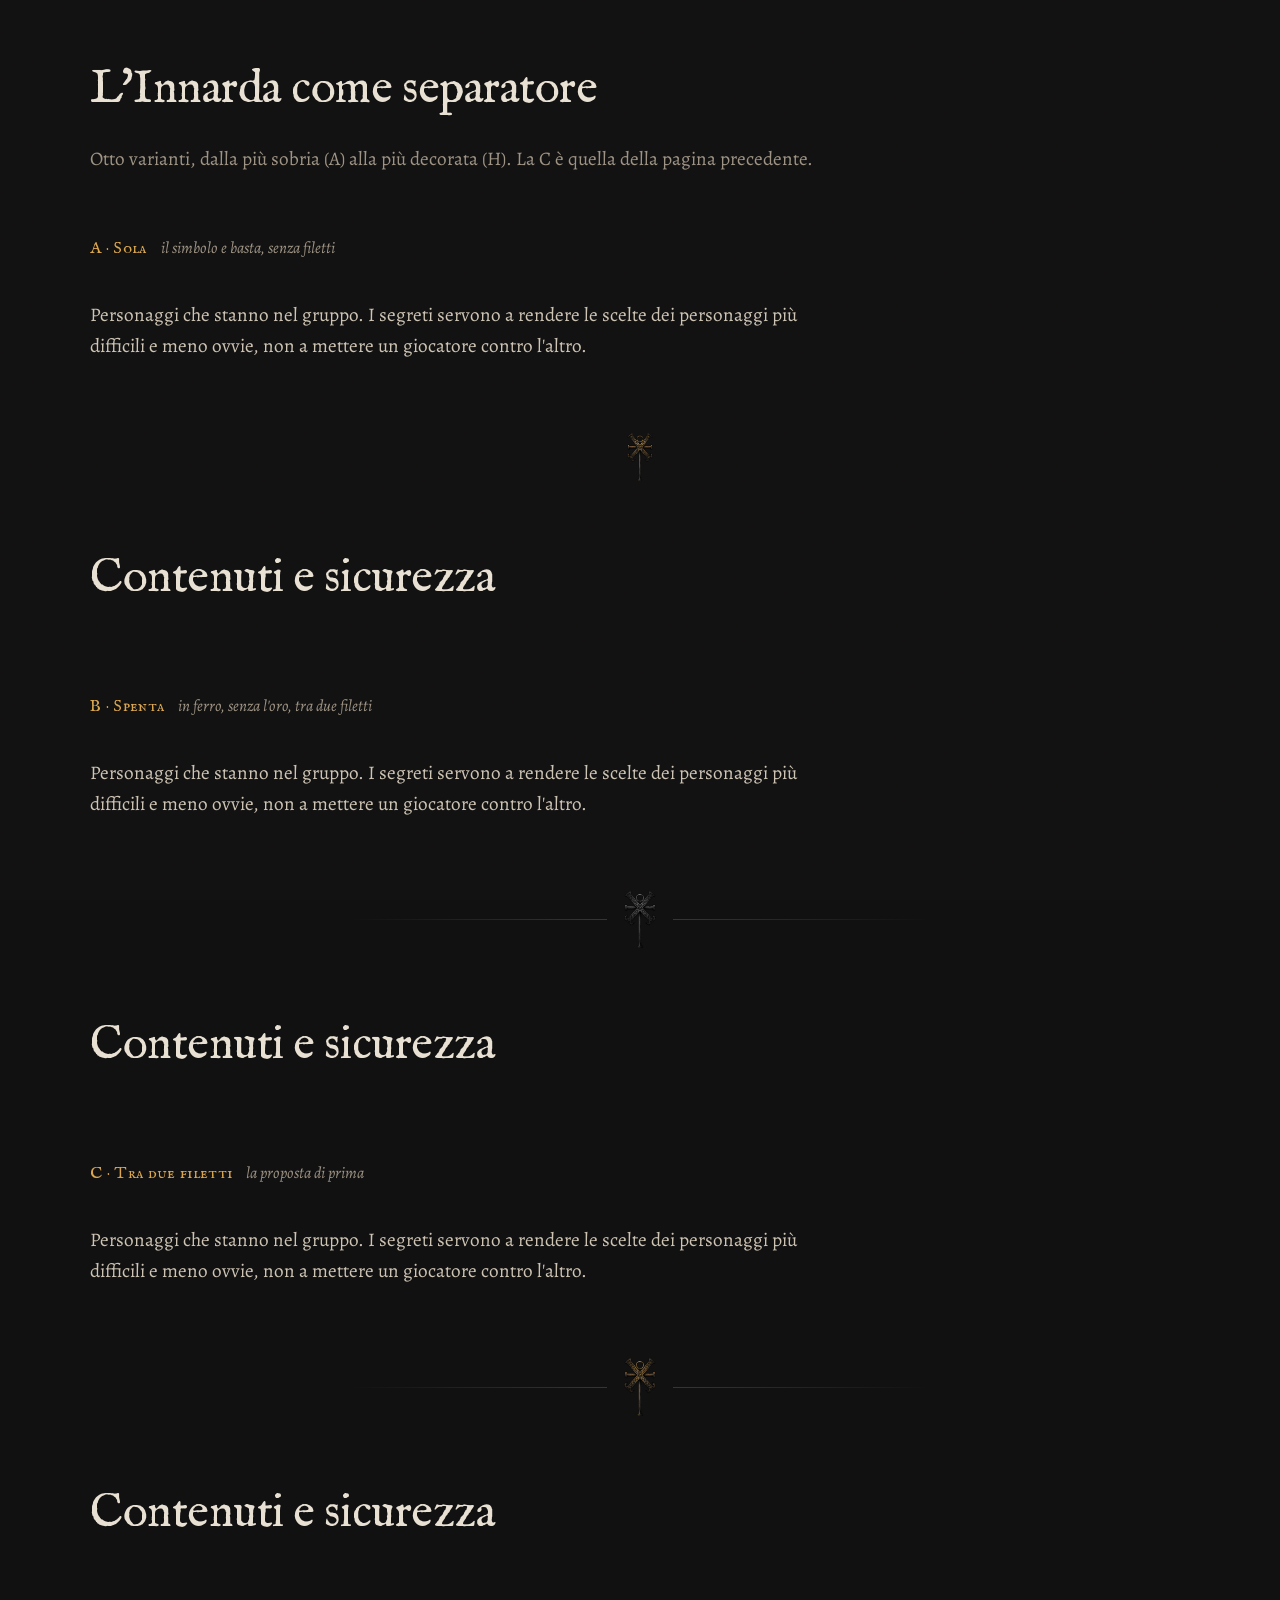
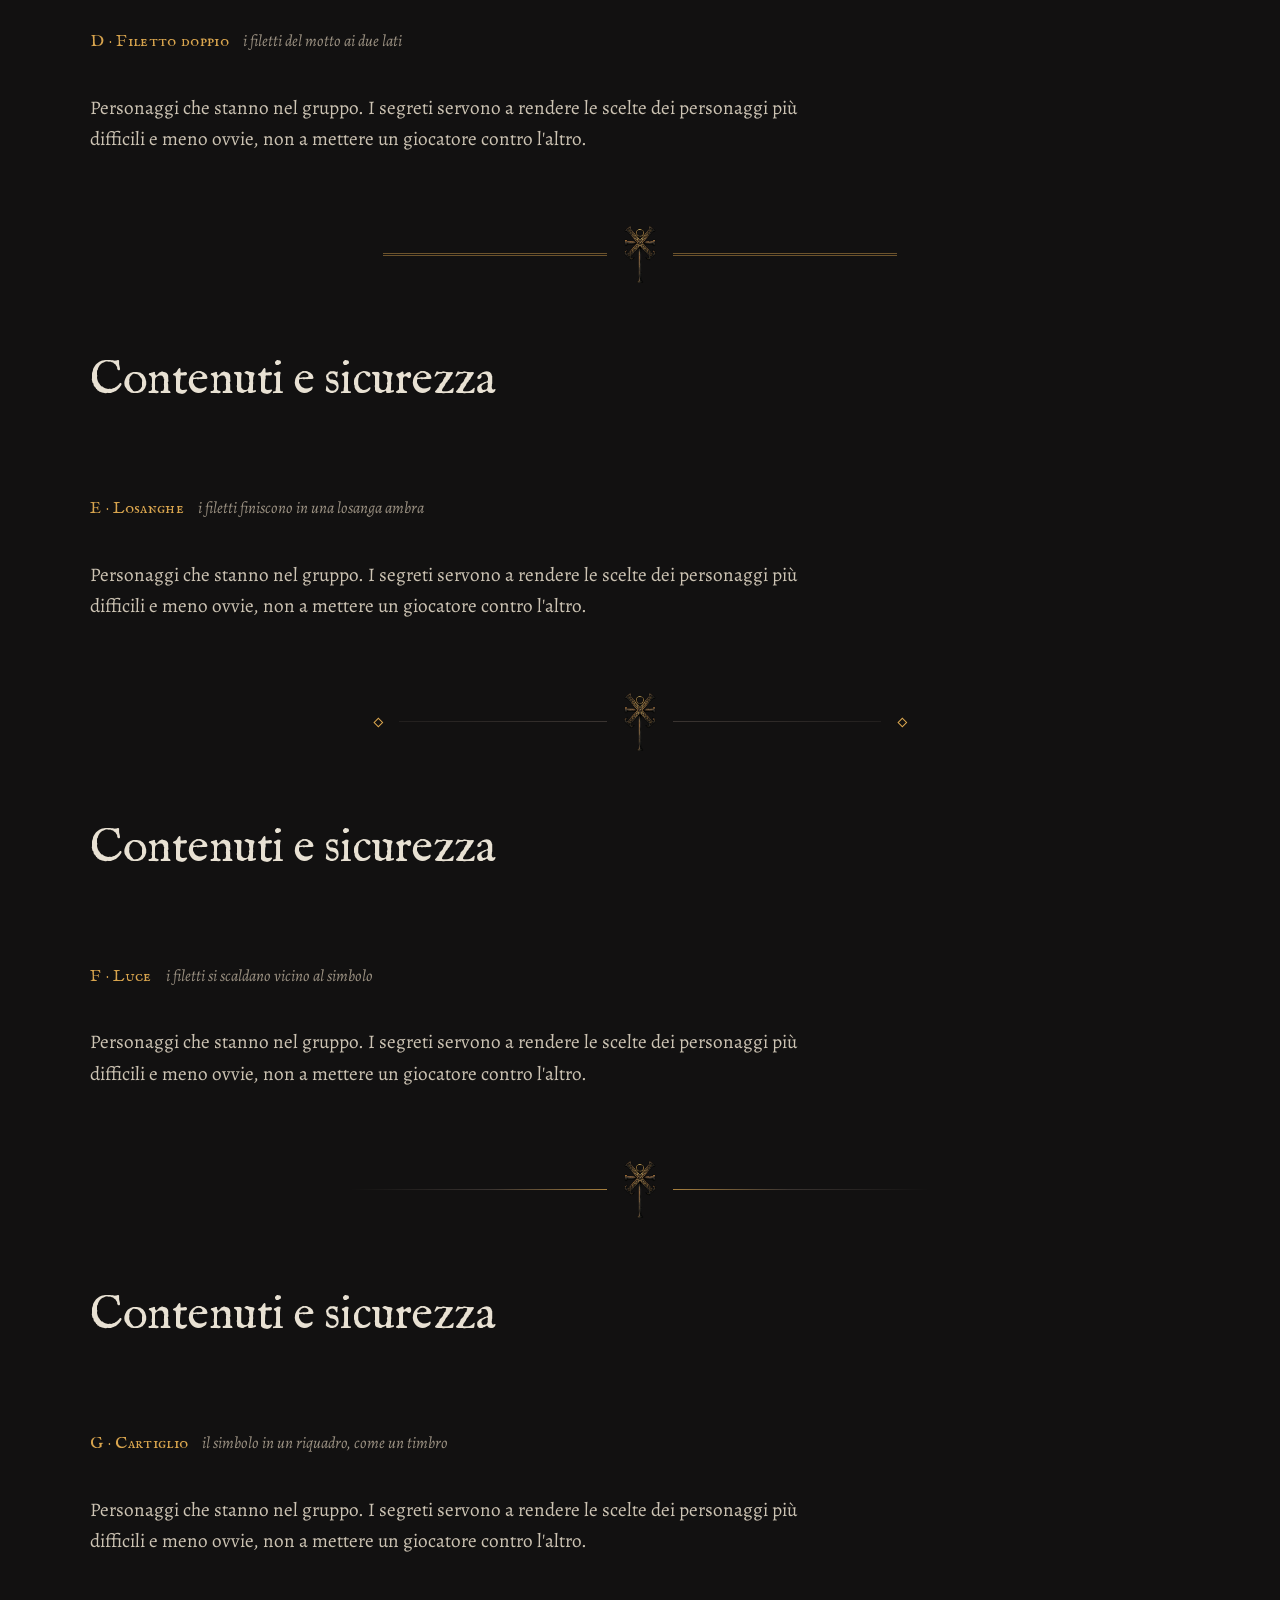
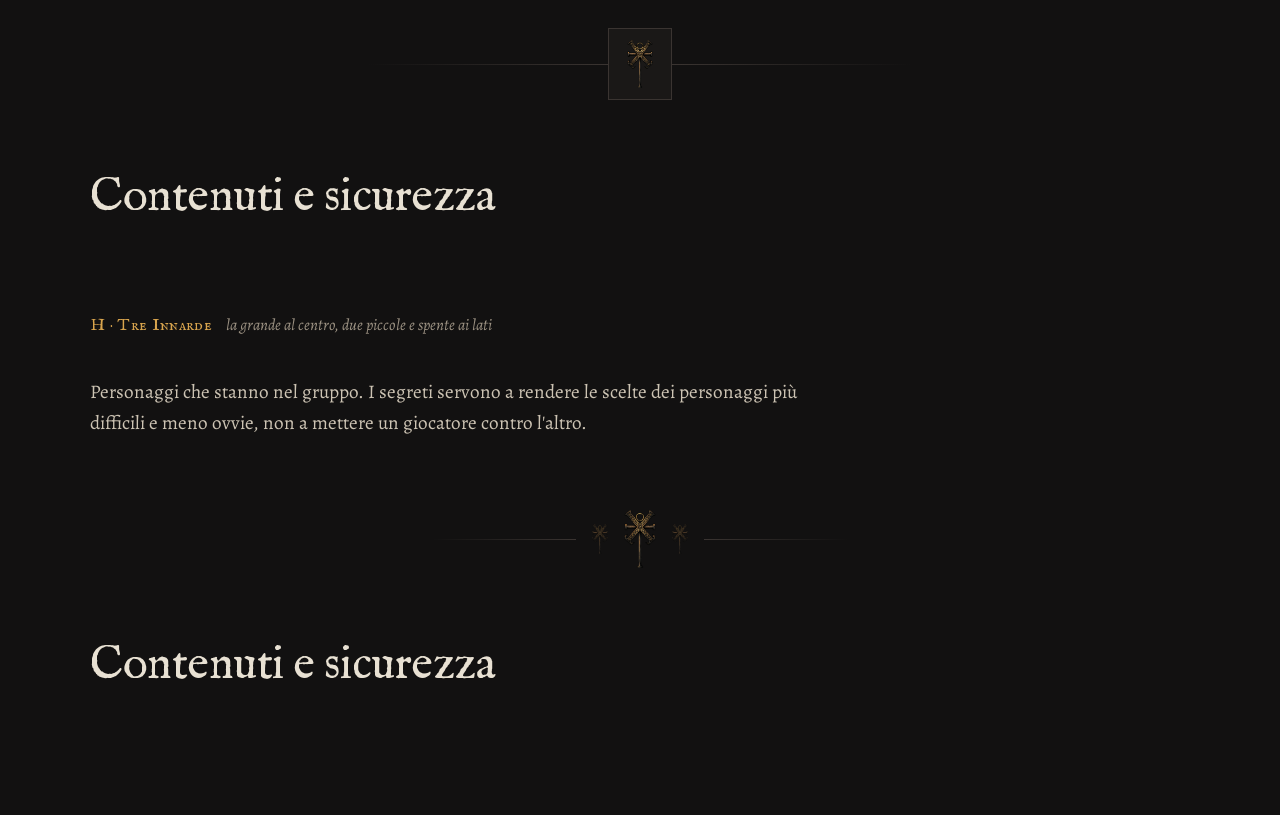
==== commit 30ff09fa: "Pagina di prova: otto varianti dell'Innarda come separatore Co-Authored-By: Claude Opus 5.5 <noreply" ====
--- a/separatori.html
+++ b/separatori.html
@@ -7,114 +7,111 @@
   <title>Separatori · prova</title>
   <link rel="stylesheet" href="assets/style.css">
   <style>
-    /* Pagina di prova: sette separatori tra due sezioni vere. Da cancellare dopo la scelta. */
+    /* Pagina di prova: l'Innarda come separatore, dalla versione più sobria alla più decorata. Da cancellare dopo la scelta. */
     .prova { padding-block: 3rem 1rem; }
     .prova__nome { font: 400 1.05rem/1 var(--display-sc); color: var(--accent); letter-spacing: .02em; margin-bottom: 2.5rem; }
     .prova__nome span { color: var(--muted); font: italic 400 1rem/1.3 var(--body); letter-spacing: 0; margin-left: .6rem; }
     .finto-fine p { color: var(--text-2); max-width: 46rem; }
-    .finto-inizio .h2 { margin-bottom: .25em; }
     .stacco { padding-block: clamp(3rem, 6vw, 4.5rem); }
-    .sep { display: flex; align-items: center; justify-content: center; gap: 1.1rem; margin-inline: auto; }
+    .sep { display: flex; align-items: center; justify-content: center; margin-inline: auto; }
+    .sep img { height: 3.6rem; width: auto; display: block; }
+    /* filetti che sfumano verso l'esterno */
+    .fl { height: 1px; width: min(16rem, 28vw); }
+    .fl--s { background: linear-gradient(to left, var(--line), transparent); }
+    .fl--d { background: linear-gradient(to right, var(--line), transparent); }
+    .gap { gap: 1.1rem; }
 
-    /* 1. Filetto doppio, come sopra e sotto il motto */
-    .sep--doppio { width: min(14rem, 60%); border-top: 3px double rgb(217 165 78 / .55); }
+    /* A. Sola */
+    .a img { height: 3rem; opacity: .8; }
 
-    /* 2. Losanga tra due filetti che sfumano */
-    .sep--losanga::before, .sep--losanga::after { content: ""; height: 1px; width: min(16rem, 30vw); }
-    .sep--losanga::before { background: linear-gradient(to left, var(--line), transparent); }
-    .sep--losanga::after { background: linear-gradient(to right, var(--line), transparent); }
-    .sep--losanga i { width: .5rem; height: .5rem; border: 1px solid var(--accent); transform: rotate(45deg); }
+    /* B. Spenta: in ferro, senza oro */
+    .b img { filter: grayscale(1) brightness(.75); opacity: .9; }
 
-    /* 3. Tre losanghe piene, il vecchio stacco di paragrafo */
-    .sep--tre { gap: 1.4rem; }
-    .sep--tre i { width: .38rem; height: .38rem; background: var(--accent); transform: rotate(45deg); opacity: .8; }
+    /* D. Filetto doppio, come il motto */
+    .dl { width: min(14rem, 26vw); border-top: 3px double rgb(217 165 78 / .45); }
 
-    /* 4. L'Innarda piccola tra due filetti */
-    .sep--innarda::before, .sep--innarda::after { content: ""; height: 1px; width: min(16rem, 30vw); }
-    .sep--innarda::before { background: linear-gradient(to left, var(--line), transparent); }
-    .sep--innarda::after { background: linear-gradient(to right, var(--line), transparent); }
-    .sep--innarda img { height: 3.6rem; width: auto; opacity: .85; }
+    /* E. Losanghe in punta ai filetti */
+    .lo { width: .42rem; height: .42rem; border: 1px solid var(--accent); transform: rotate(45deg); flex: none; }
+    .e .fl { width: min(13rem, 22vw); }
+    .e .fl--s { background: linear-gradient(to left, var(--line), rgb(58 52 49 / .4)); }
+    .e .fl--d { background: linear-gradient(to right, var(--line), rgb(58 52 49 / .4)); }
 
-    /* 5. Arco a sesto acuto: la finestra delle case della corte */
-    .sep--arco::before, .sep--arco::after { content: ""; height: 1px; width: min(16rem, 30vw); align-self: flex-end; margin-bottom: .05rem; }
-    .sep--arco::before { background: linear-gradient(to left, var(--line), transparent); }
-    .sep--arco::after { background: linear-gradient(to right, var(--line), transparent); }
-    .sep--arco svg { width: 1.6rem; height: 2.2rem; display: block; }
+    /* F. Filo di luce ai due lati */
+    .f .fl--s { background: linear-gradient(to left, rgb(217 165 78 / .75), var(--line) 45%, transparent); }
+    .f .fl--d { background: linear-gradient(to right, rgb(217 165 78 / .75), var(--line) 45%, transparent); }
 
-    /* 6. Ferro: un anello al centro, due chiodi alle estremità */
-    .sep--ferro { width: min(30rem, 80%); gap: 0; }
-    .sep--ferro b { flex: 1; height: 1px; background: var(--line); }
-    .sep--ferro i { width: .35rem; height: .35rem; background: var(--line); border-radius: 50%; }
-    .sep--ferro u { width: .9rem; height: .9rem; border: 1px solid var(--accent); border-radius: 50%; margin-inline: .8rem; text-decoration: none; }
+    /* G. Cartiglio: l'Innarda in un riquadro a spigoli vivi */
+    .g .box { border: 1px solid var(--line); background: var(--bg-2); padding: .7rem 1.1rem; }
+    .g .box img { height: 3rem; }
+    .g .fl { width: min(15rem, 26vw); }
 
-    /* 7. Filo di luce: il filetto si accende al centro, come sotto una lanterna */
-    .sep--luce { width: min(36rem, 85%); height: 1px;
-      background: linear-gradient(to right, transparent, var(--line) 25%, rgb(217 165 78 / .8) 50%, var(--line) 75%, transparent); }
+    /* H. Tre Innarde: la grande al centro, due piccole ai lati */
+    .h { gap: 1rem; }
+    .h .pic img { height: 1.9rem; opacity: .55; }
+    .h .fl { width: min(9rem, 14vw); }
   </style>
 </head>
 <body>
 <main class="wrap">
   <section class="prova" style="padding-top:4rem">
-    <h1 class="h2">Separatori di sezione</h1>
-    <p class="muted" style="max-width:46rem">Sette proposte, ognuna tra la fine di una sezione e l'inizio della successiva, con i caratteri e i colori del sito. Andrebbero tra le sezioni che non hanno già un'illustrazione a fare da stacco: prima dei personaggi, delle regole, di <em>Cosa vi chiedo</em> e della sicurezza. Nella pagina vera sono decorativi e nascosti agli screen reader.</p>
+    <h1 class="h2">L'Innarda come separatore</h1>
+    <p class="muted" style="max-width:46rem">Otto varianti, dalla più sobria (A) alla più decorata (H). La C è quella della pagina precedente.</p>
   </section>
 
-  <!-- 1 -->
   <section class="prova">
-    <p class="prova__nome">1 · Filetto doppio <span>lo stesso del motto, più corto</span></p>
+    <p class="prova__nome">A · Sola <span>il simbolo e basta, senza filetti</span></p>
     <div class="finto-fine"><p>Personaggi che stanno nel gruppo. I segreti servono a rendere le scelte dei personaggi più difficili e meno ovvie, non a mettere un giocatore contro l'altro.</p></div>
-    <div class="stacco"><div class="sep sep--doppio" aria-hidden="true"></div></div>
-    <div class="finto-inizio"><h2 class="h2">Contenuti e sicurezza</h2></div>
+    <div class="stacco"><div class="sep a" aria-hidden="true"><img src="assets/img/innarda.webp" alt="" width="380" height="705"></div></div>
+    <h2 class="h2">Contenuti e sicurezza</h2>
   </section>
 
-  <!-- 2 -->
   <section class="prova">
-    <p class="prova__nome">2 · Losanga <span>due filetti che sfumano e una losanga ambra vuota</span></p>
+    <p class="prova__nome">B · Spenta <span>in ferro, senza l'oro, tra due filetti</span></p>
     <div class="finto-fine"><p>Personaggi che stanno nel gruppo. I segreti servono a rendere le scelte dei personaggi più difficili e meno ovvie, non a mettere un giocatore contro l'altro.</p></div>
-    <div class="stacco"><div class="sep sep--losanga" aria-hidden="true"><i></i></div></div>
-    <div class="finto-inizio"><h2 class="h2">Contenuti e sicurezza</h2></div>
+    <div class="stacco"><div class="sep gap b" aria-hidden="true"><span class="fl fl--s"></span><img src="assets/img/innarda.webp" alt="" width="380" height="705"><span class="fl fl--d"></span></div></div>
+    <h2 class="h2">Contenuti e sicurezza</h2>
   </section>
 
-  <!-- 3 -->
   <section class="prova">
-    <p class="prova__nome">3 · Tre losanghe <span>lo stacco dei libri a stampa, senza filetto</span></p>
+    <p class="prova__nome">C · Tra due filetti <span>la proposta di prima</span></p>
     <div class="finto-fine"><p>Personaggi che stanno nel gruppo. I segreti servono a rendere le scelte dei personaggi più difficili e meno ovvie, non a mettere un giocatore contro l'altro.</p></div>
-    <div class="stacco"><div class="sep sep--tre" aria-hidden="true"><i></i><i></i><i></i></div></div>
-    <div class="finto-inizio"><h2 class="h2">Contenuti e sicurezza</h2></div>
+    <div class="stacco"><div class="sep gap" aria-hidden="true"><span class="fl fl--s"></span><img src="assets/img/innarda.webp" alt="" width="380" height="705" style="opacity:.85"><span class="fl fl--d"></span></div></div>
+    <h2 class="h2">Contenuti e sicurezza</h2>
   </section>
 
-  <!-- 4 -->
   <section class="prova">
-    <p class="prova__nome">4 · Innarda <span>il simbolo della Chiesa, piccolo, tra due filetti</span></p>
+    <p class="prova__nome">D · Filetto doppio <span>i filetti del motto ai due lati</span></p>
     <div class="finto-fine"><p>Personaggi che stanno nel gruppo. I segreti servono a rendere le scelte dei personaggi più difficili e meno ovvie, non a mettere un giocatore contro l'altro.</p></div>
-    <div class="stacco"><div class="sep sep--innarda" aria-hidden="true"><img src="assets/img/innarda.webp" alt="" width="380" height="705"></div></div>
-    <div class="finto-inizio"><h2 class="h2">Contenuti e sicurezza</h2></div>
+    <div class="stacco"><div class="sep gap" aria-hidden="true"><span class="dl"></span><img src="assets/img/innarda.webp" alt="" width="380" height="705"><span class="dl"></span></div></div>
+    <h2 class="h2">Contenuti e sicurezza</h2>
   </section>
 
-  <!-- 5 -->
   <section class="prova">
-    <p class="prova__nome">5 · Arco <span>un arco a sesto acuto, come le finestre della corte</span></p>
+    <p class="prova__nome">E · Losanghe <span>i filetti finiscono in una losanga ambra</span></p>
     <div class="finto-fine"><p>Personaggi che stanno nel gruppo. I segreti servono a rendere le scelte dei personaggi più difficili e meno ovvie, non a mettere un giocatore contro l'altro.</p></div>
-    <div class="stacco"><div class="sep sep--arco" aria-hidden="true">
-      <svg viewBox="0 0 16 22" fill="none" stroke="#d9a54e" stroke-width="1"><path d="M1 22V11C1 6 5 2.5 8 .8 11 2.5 15 6 15 11v11"/><path d="M8 7v15" stroke-opacity=".5"/></svg>
-    </div></div>
-    <div class="finto-inizio"><h2 class="h2">Contenuti e sicurezza</h2></div>
+    <div class="stacco"><div class="sep gap e" aria-hidden="true"><i class="lo"></i><span class="fl fl--s"></span><img src="assets/img/innarda.webp" alt="" width="380" height="705"><span class="fl fl--d"></span><i class="lo"></i></div></div>
+    <h2 class="h2">Contenuti e sicurezza</h2>
   </section>
 
-  <!-- 6 -->
   <section class="prova">
-    <p class="prova__nome">6 · Ferro <span>un anello al centro e due chiodi, come la ringhiera</span></p>
+    <p class="prova__nome">F · Luce <span>i filetti si scaldano vicino al simbolo</span></p>
     <div class="finto-fine"><p>Personaggi che stanno nel gruppo. I segreti servono a rendere le scelte dei personaggi più difficili e meno ovvie, non a mettere un giocatore contro l'altro.</p></div>
-    <div class="stacco"><div class="sep sep--ferro" aria-hidden="true"><i></i><b></b><u></u><b></b><i></i></div></div>
-    <div class="finto-inizio"><h2 class="h2">Contenuti e sicurezza</h2></div>
+    <div class="stacco"><div class="sep gap f" aria-hidden="true"><span class="fl fl--s"></span><img src="assets/img/innarda.webp" alt="" width="380" height="705"><span class="fl fl--d"></span></div></div>
+    <h2 class="h2">Contenuti e sicurezza</h2>
   </section>
 
-  <!-- 7 -->
+  <section class="prova">
+    <p class="prova__nome">G · Cartiglio <span>il simbolo in un riquadro, come un timbro</span></p>
+    <div class="finto-fine"><p>Personaggi che stanno nel gruppo. I segreti servono a rendere le scelte dei personaggi più difficili e meno ovvie, non a mettere un giocatore contro l'altro.</p></div>
+    <div class="stacco"><div class="sep g" aria-hidden="true"><span class="fl fl--s"></span><span class="box"><img src="assets/img/innarda.webp" alt="" width="380" height="705"></span><span class="fl fl--d"></span></div></div>
+    <h2 class="h2">Contenuti e sicurezza</h2>
+  </section>
+
   <section class="prova" style="padding-bottom:6rem">
-    <p class="prova__nome">7 · Filo di luce <span>il filetto si scalda al centro, come sotto una lanterna</span></p>
+    <p class="prova__nome">H · Tre Innarde <span>la grande al centro, due piccole e spente ai lati</span></p>
     <div class="finto-fine"><p>Personaggi che stanno nel gruppo. I segreti servono a rendere le scelte dei personaggi più difficili e meno ovvie, non a mettere un giocatore contro l'altro.</p></div>
-    <div class="stacco"><div class="sep sep--luce" aria-hidden="true"></div></div>
-    <div class="finto-inizio"><h2 class="h2">Contenuti e sicurezza</h2></div>
+    <div class="stacco"><div class="sep h" aria-hidden="true"><span class="fl fl--s"></span><span class="pic"><img src="assets/img/innarda.webp" alt="" width="380" height="705"></span><img src="assets/img/innarda.webp" alt="" width="380" height="705"><span class="pic"><img src="assets/img/innarda.webp" alt="" width="380" height="705"></span><span class="fl fl--d"></span></div></div>
+    <h2 class="h2">Contenuti e sicurezza</h2>
   </section>
 </main>
 </body>
